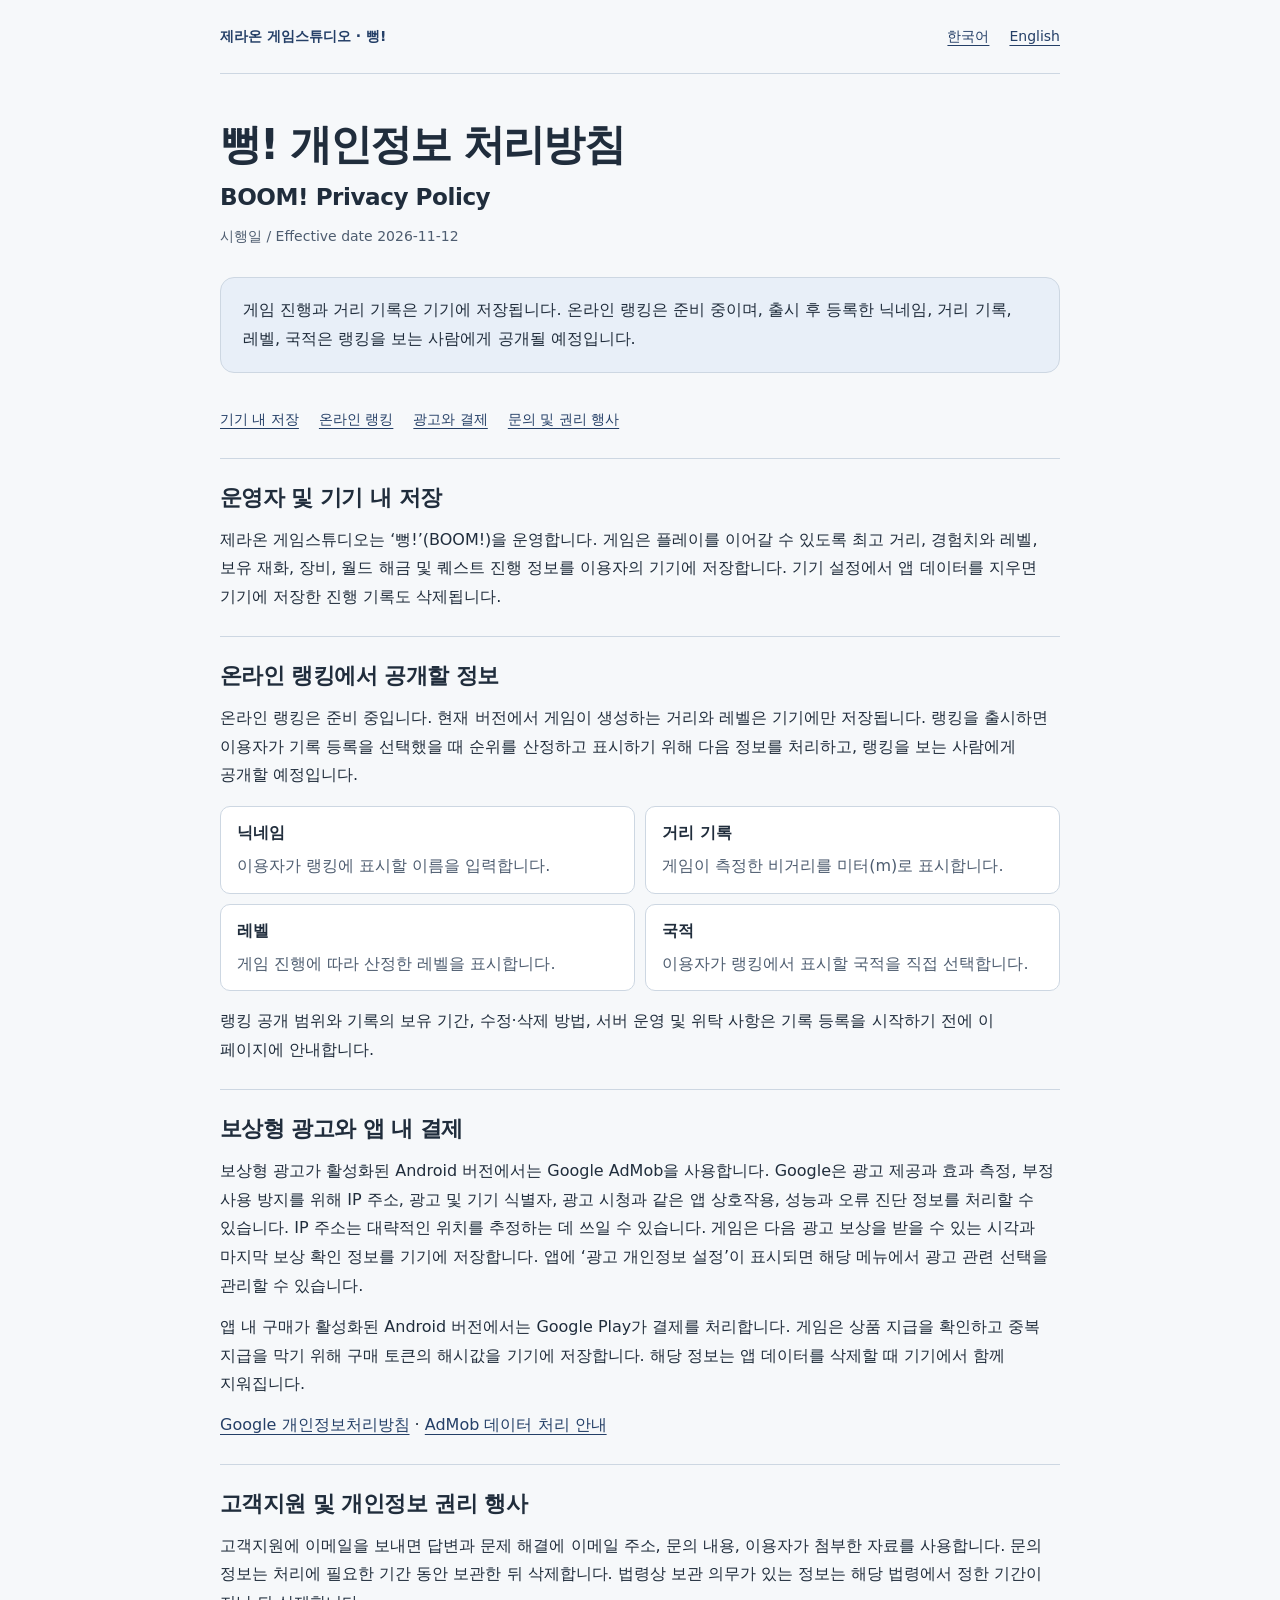
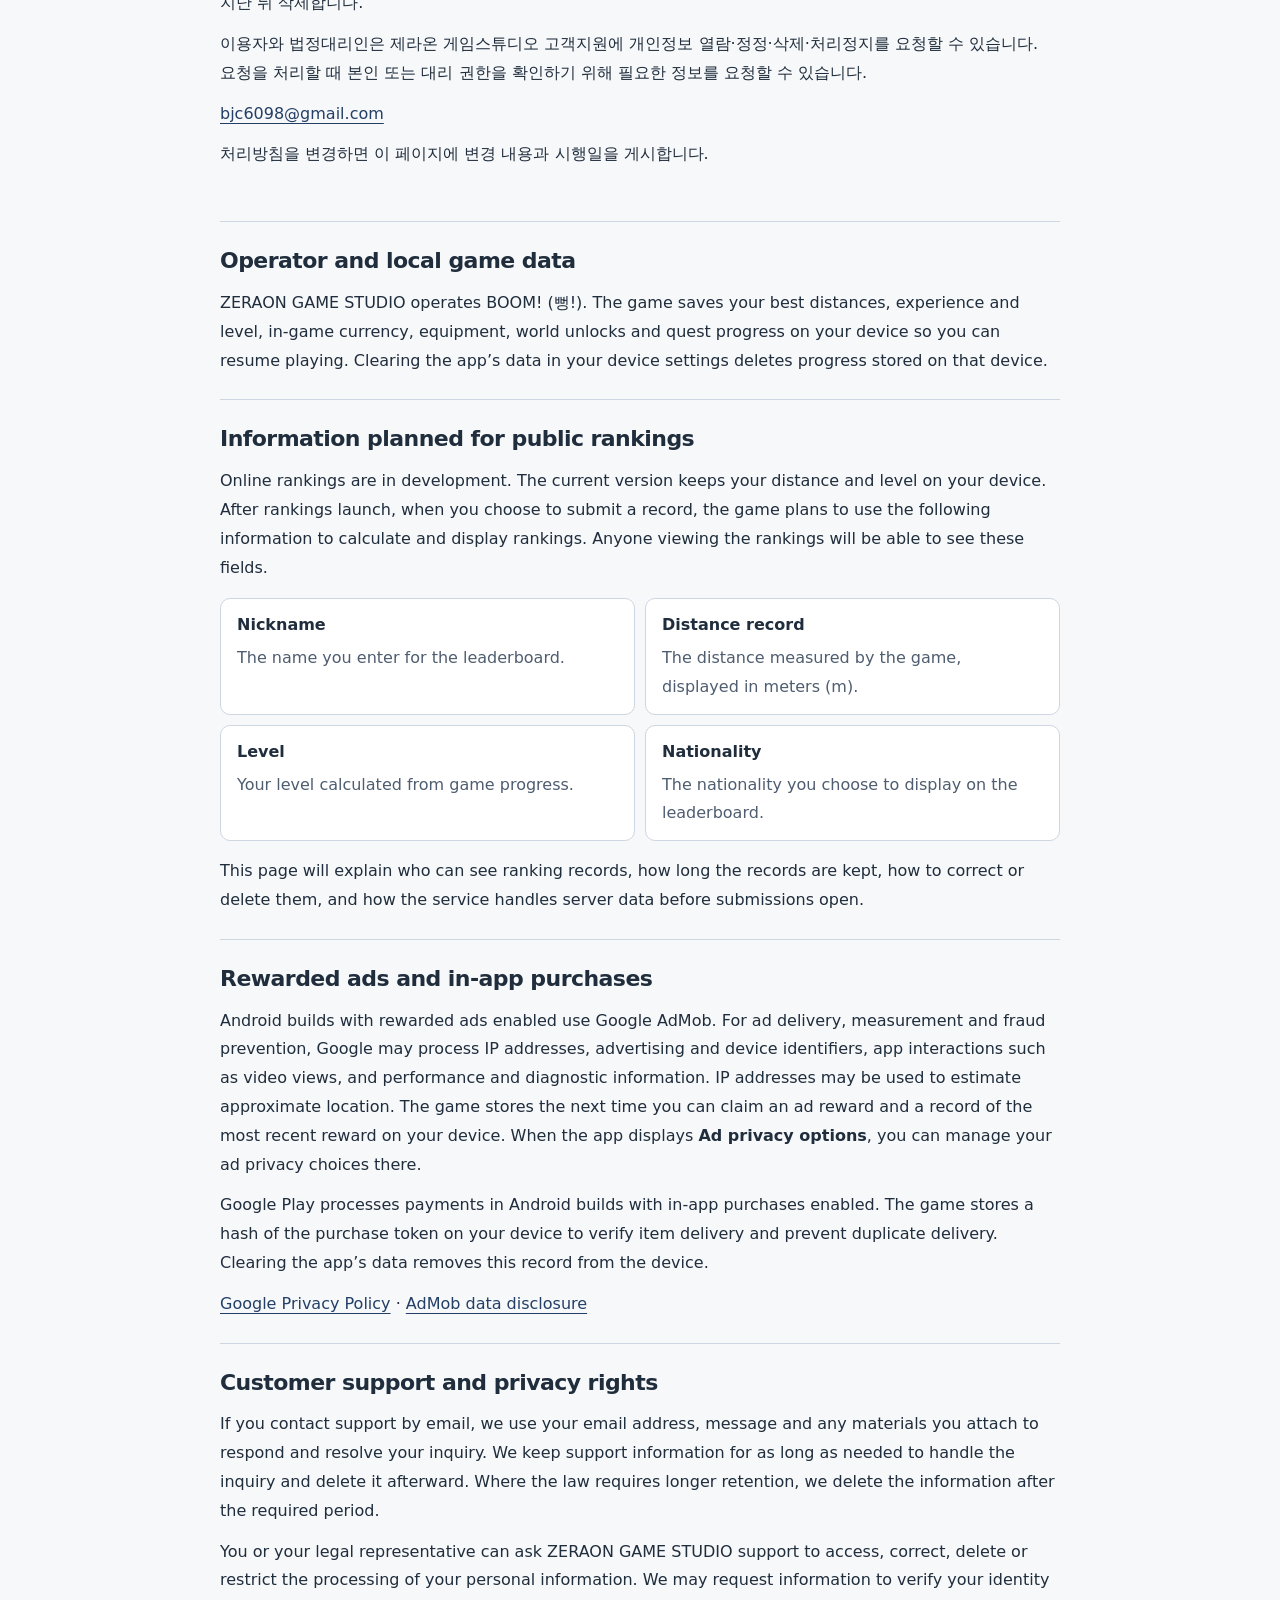
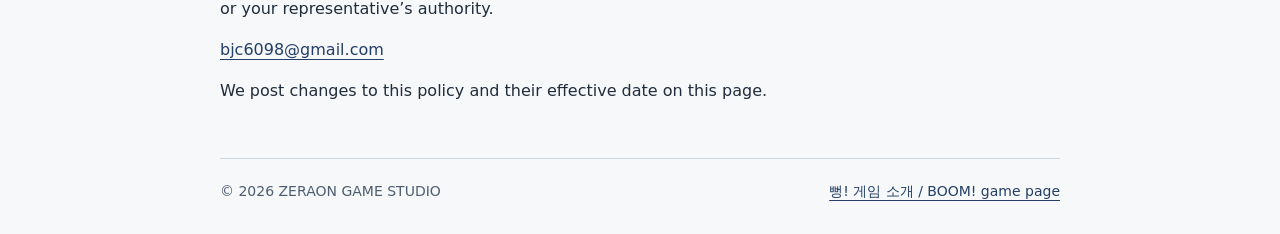
==== boom-privacy.html @ 575f238e "Add BOOM game introduction and privacy policy" ====
<!doctype html>
<html lang="ko">
<head>
  <meta charset="utf-8">
  <meta name="viewport" content="width=device-width, initial-scale=1">
  <meta name="description" content="뻥! (BOOM!)의 개인정보 처리방침입니다. 기기 내 저장, 공개 예정인 랭킹 정보, 광고와 결제, 개인정보 문의를 안내합니다.">
  <meta name="theme-color" content="#243951">
  <link rel="canonical" href="https://bjc6098.github.io/boom-privacy.html">
  <link rel="icon" href="assets/brand/tiger.png">
  <title>뻥! 개인정보 처리방침 · BOOM! Privacy Policy</title>
  <style>
    :root {
      color-scheme: light;
      --paper: #f6f8fa;
      --ink: #202d3c;
      --muted: #4e5d70;
      --accent: #243f67;
      --line: #cdd7e2;
      --soft: #e8eff8;
    }
    * { box-sizing: border-box; }
    html { scroll-padding-top: 24px; }
    body {
      margin: 0;
      background: var(--paper);
      color: var(--ink);
      font: 16px/1.8 "Apple SD Gothic Neo", "Malgun Gothic", system-ui, sans-serif;
      word-break: keep-all;
      overflow-wrap: anywhere;
    }
    a { color: var(--accent); text-underline-offset: 4px; }
    a:focus-visible { outline: 3px solid #466f9f; outline-offset: 5px; }
    .wrap { width: min(840px, calc(100% - 48px)); margin-inline: auto; }
    .top, .footer { display: flex; align-items: center; justify-content: space-between; flex-wrap: wrap; gap: 12px 20px; }
    .top { padding-block: 24px; border-bottom: 1px solid var(--line); font-size: 14px; }
    .brand { font-weight: 800; text-decoration: none; }
    .languages, .toc { display: flex; flex-wrap: wrap; gap: 8px 20px; }
    .hero { padding-block: 44px 28px; }
    h1 { margin: 0 0 12px; font-size: clamp(27px, 5vw, 42px); line-height: 1.3; letter-spacing: -.045em; }
    h1 span { display: block; margin-top: 9px; font-size: .55em; letter-spacing: -.02em; }
    h2 { margin: 0 0 12px; font-size: 22px; line-height: 1.4; letter-spacing: -.025em; }
    p { margin: 0 0 12px; }
    p:last-child { margin-bottom: 0; }
    .updated, .footer { color: var(--muted); font-size: 14px; }
    .notice { padding: 18px 22px; background: var(--soft); border: 1px solid var(--line); border-radius: 14px; }
    .toc { padding-block: 22px 26px; font-size: 14px; }
    .policy { padding-bottom: 28px; }
    .policy section { padding-block: 24px; border-top: 1px solid var(--line); }
    .policy:lang(en) { word-break: normal; }
    .data-list { display: grid; grid-template-columns: repeat(2, minmax(0, 1fr)); gap: 10px; margin: 16px 0; }
    .data-list div { padding: 12px 16px; border: 1px solid var(--line); border-radius: 10px; background: white; }
    .data-list dt { font-weight: 700; }
    .data-list dd { margin: 4px 0 0; color: var(--muted); }
    .footer { padding-block: 20px 30px; border-top: 1px solid var(--line); }
    @media (max-width: 560px) {
      .wrap { width: calc(100% - 36px); }
      .hero { padding-top: 32px; }
      h2 { font-size: 20px; }
      .data-list { grid-template-columns: 1fr; }
    }
  </style>
</head>
<body>
  <header class="wrap top">
    <a class="brand" href="./#boom">제라온 게임스튜디오 · 뻥!</a>
    <nav class="languages" aria-label="언어 / Language">
      <a href="#korean" lang="ko">한국어</a>
      <a href="#english" lang="en">English</a>
    </nav>
  </header>
  <main class="wrap">
    <div class="hero">
      <h1>뻥! 개인정보 처리방침 <span lang="en">BOOM! Privacy Policy</span></h1>
      <p class="updated">시행일 / Effective date <time datetime="2026-11-12">2026-11-12</time></p>
    </div>
    <p class="notice">게임 진행과 거리 기록은 기기에 저장됩니다. 온라인 랭킹은 준비 중이며, 출시 후 등록한 닉네임, 거리 기록, 레벨, 국적은 랭킹을 보는 사람에게 공개될 예정입니다.</p>
    <nav class="toc" aria-label="개인정보 처리방침 목차">
      <a href="#local-data">기기 내 저장</a>
      <a href="#ranking">온라인 랭킹</a>
      <a href="#advertising">광고와 결제</a>
      <a href="#contact">문의 및 권리 행사</a>
    </nav>

    <article class="policy" id="korean" lang="ko" aria-label="한국어 개인정보 처리방침">
      <section id="local-data">
        <h2>운영자 및 기기 내 저장</h2>
        <p>제라온 게임스튜디오는 ‘뻥!’(BOOM!)을 운영합니다. 게임은 플레이를 이어갈 수 있도록 최고 거리, 경험치와 레벨, 보유 재화, 장비, 월드 해금 및 퀘스트 진행 정보를 이용자의 기기에 저장합니다. 기기 설정에서 앱 데이터를 지우면 기기에 저장한 진행 기록도 삭제됩니다.</p>
      </section>

      <section id="ranking">
        <h2>온라인 랭킹에서 공개할 정보</h2>
        <p>온라인 랭킹은 준비 중입니다. 현재 버전에서 게임이 생성하는 거리와 레벨은 기기에만 저장됩니다. 랭킹을 출시하면 이용자가 기록 등록을 선택했을 때 순위를 산정하고 표시하기 위해 다음 정보를 처리하고, 랭킹을 보는 사람에게 공개할 예정입니다.</p>
        <dl class="data-list">
          <div><dt>닉네임</dt><dd>이용자가 랭킹에 표시할 이름을 입력합니다.</dd></div>
          <div><dt>거리 기록</dt><dd>게임이 측정한 비거리를 미터(m)로 표시합니다.</dd></div>
          <div><dt>레벨</dt><dd>게임 진행에 따라 산정한 레벨을 표시합니다.</dd></div>
          <div><dt>국적</dt><dd>이용자가 랭킹에서 표시할 국적을 직접 선택합니다.</dd></div>
        </dl>
        <p>랭킹 공개 범위와 기록의 보유 기간, 수정·삭제 방법, 서버 운영 및 위탁 사항은 기록 등록을 시작하기 전에 이 페이지에 안내합니다.</p>
      </section>

      <section id="advertising">
        <h2>보상형 광고와 앱 내 결제</h2>
        <p>보상형 광고가 활성화된 Android 버전에서는 Google AdMob을 사용합니다. Google은 광고 제공과 효과 측정, 부정 사용 방지를 위해 IP 주소, 광고 및 기기 식별자, 광고 시청과 같은 앱 상호작용, 성능과 오류 진단 정보를 처리할 수 있습니다. IP 주소는 대략적인 위치를 추정하는 데 쓰일 수 있습니다. 게임은 다음 광고 보상을 받을 수 있는 시각과 마지막 보상 확인 정보를 기기에 저장합니다. 앱에 ‘광고 개인정보 설정’이 표시되면 해당 메뉴에서 광고 관련 선택을 관리할 수 있습니다.</p>
        <p>앱 내 구매가 활성화된 Android 버전에서는 Google Play가 결제를 처리합니다. 게임은 상품 지급을 확인하고 중복 지급을 막기 위해 구매 토큰의 해시값을 기기에 저장합니다. 해당 정보는 앱 데이터를 삭제할 때 기기에서 함께 지워집니다.</p>
        <p><a href="https://policies.google.com/privacy?hl=ko">Google 개인정보처리방침</a> · <a href="https://developers.google.com/admob/android/privacy/play-data-disclosure?hl=ko">AdMob 데이터 처리 안내</a></p>
      </section>

      <section id="contact">
        <h2>고객지원 및 개인정보 권리 행사</h2>
        <p>고객지원에 이메일을 보내면 답변과 문제 해결에 이메일 주소, 문의 내용, 이용자가 첨부한 자료를 사용합니다. 문의 정보는 처리에 필요한 기간 동안 보관한 뒤 삭제합니다. 법령상 보관 의무가 있는 정보는 해당 법령에서 정한 기간이 지난 뒤 삭제합니다.</p>
        <p>이용자와 법정대리인은 제라온 게임스튜디오 고객지원에 개인정보 열람·정정·삭제·처리정지를 요청할 수 있습니다. 요청을 처리할 때 본인 또는 대리 권한을 확인하기 위해 필요한 정보를 요청할 수 있습니다.</p>
        <p><a href="mailto:bjc6098@gmail.com?subject=BOOM%21%20Privacy">bjc6098@gmail.com</a></p>
        <p>처리방침을 변경하면 이 페이지에 변경 내용과 시행일을 게시합니다.</p>
      </section>
    </article>

    <article class="policy" id="english" lang="en" aria-label="English privacy policy">
      <section>
        <h2>Operator and local game data</h2>
        <p>ZERAON GAME STUDIO operates BOOM! (뻥!). The game saves your best distances, experience and level, in-game currency, equipment, world unlocks and quest progress on your device so you can resume playing. Clearing the app’s data in your device settings deletes progress stored on that device.</p>
      </section>

      <section>
        <h2>Information planned for public rankings</h2>
        <p>Online rankings are in development. The current version keeps your distance and level on your device. After rankings launch, when you choose to submit a record, the game plans to use the following information to calculate and display rankings. Anyone viewing the rankings will be able to see these fields.</p>
        <dl class="data-list">
          <div><dt>Nickname</dt><dd>The name you enter for the leaderboard.</dd></div>
          <div><dt>Distance record</dt><dd>The distance measured by the game, displayed in meters (m).</dd></div>
          <div><dt>Level</dt><dd>Your level calculated from game progress.</dd></div>
          <div><dt>Nationality</dt><dd>The nationality you choose to display on the leaderboard.</dd></div>
        </dl>
        <p>This page will explain who can see ranking records, how long the records are kept, how to correct or delete them, and how the service handles server data before submissions open.</p>
      </section>

      <section>
        <h2>Rewarded ads and in-app purchases</h2>
        <p>Android builds with rewarded ads enabled use Google AdMob. For ad delivery, measurement and fraud prevention, Google may process IP addresses, advertising and device identifiers, app interactions such as video views, and performance and diagnostic information. IP addresses may be used to estimate approximate location. The game stores the next time you can claim an ad reward and a record of the most recent reward on your device. When the app displays <strong>Ad privacy options</strong>, you can manage your ad privacy choices there.</p>
        <p>Google Play processes payments in Android builds with in-app purchases enabled. The game stores a hash of the purchase token on your device to verify item delivery and prevent duplicate delivery. Clearing the app’s data removes this record from the device.</p>
        <p><a href="https://policies.google.com/privacy?hl=en">Google Privacy Policy</a> · <a href="https://developers.google.com/admob/android/privacy/play-data-disclosure?hl=en">AdMob data disclosure</a></p>
      </section>

      <section>
        <h2>Customer support and privacy rights</h2>
        <p>If you contact support by email, we use your email address, message and any materials you attach to respond and resolve your inquiry. We keep support information for as long as needed to handle the inquiry and delete it afterward. Where the law requires longer retention, we delete the information after the required period.</p>
        <p>You or your legal representative can ask ZERAON GAME STUDIO support to access, correct, delete or restrict the processing of your personal information. We may request information to verify your identity or your representative’s authority.</p>
        <p><a href="mailto:bjc6098@gmail.com?subject=BOOM%21%20Privacy">bjc6098@gmail.com</a></p>
        <p>We post changes to this policy and their effective date on this page.</p>
      </section>
    </article>
  </main>
  <footer class="wrap footer">
    <span>© 2026 ZERAON GAME STUDIO</span>
    <a href="./#boom">뻥! 게임 소개 / BOOM! game page</a>
  </footer>
</body>
</html>
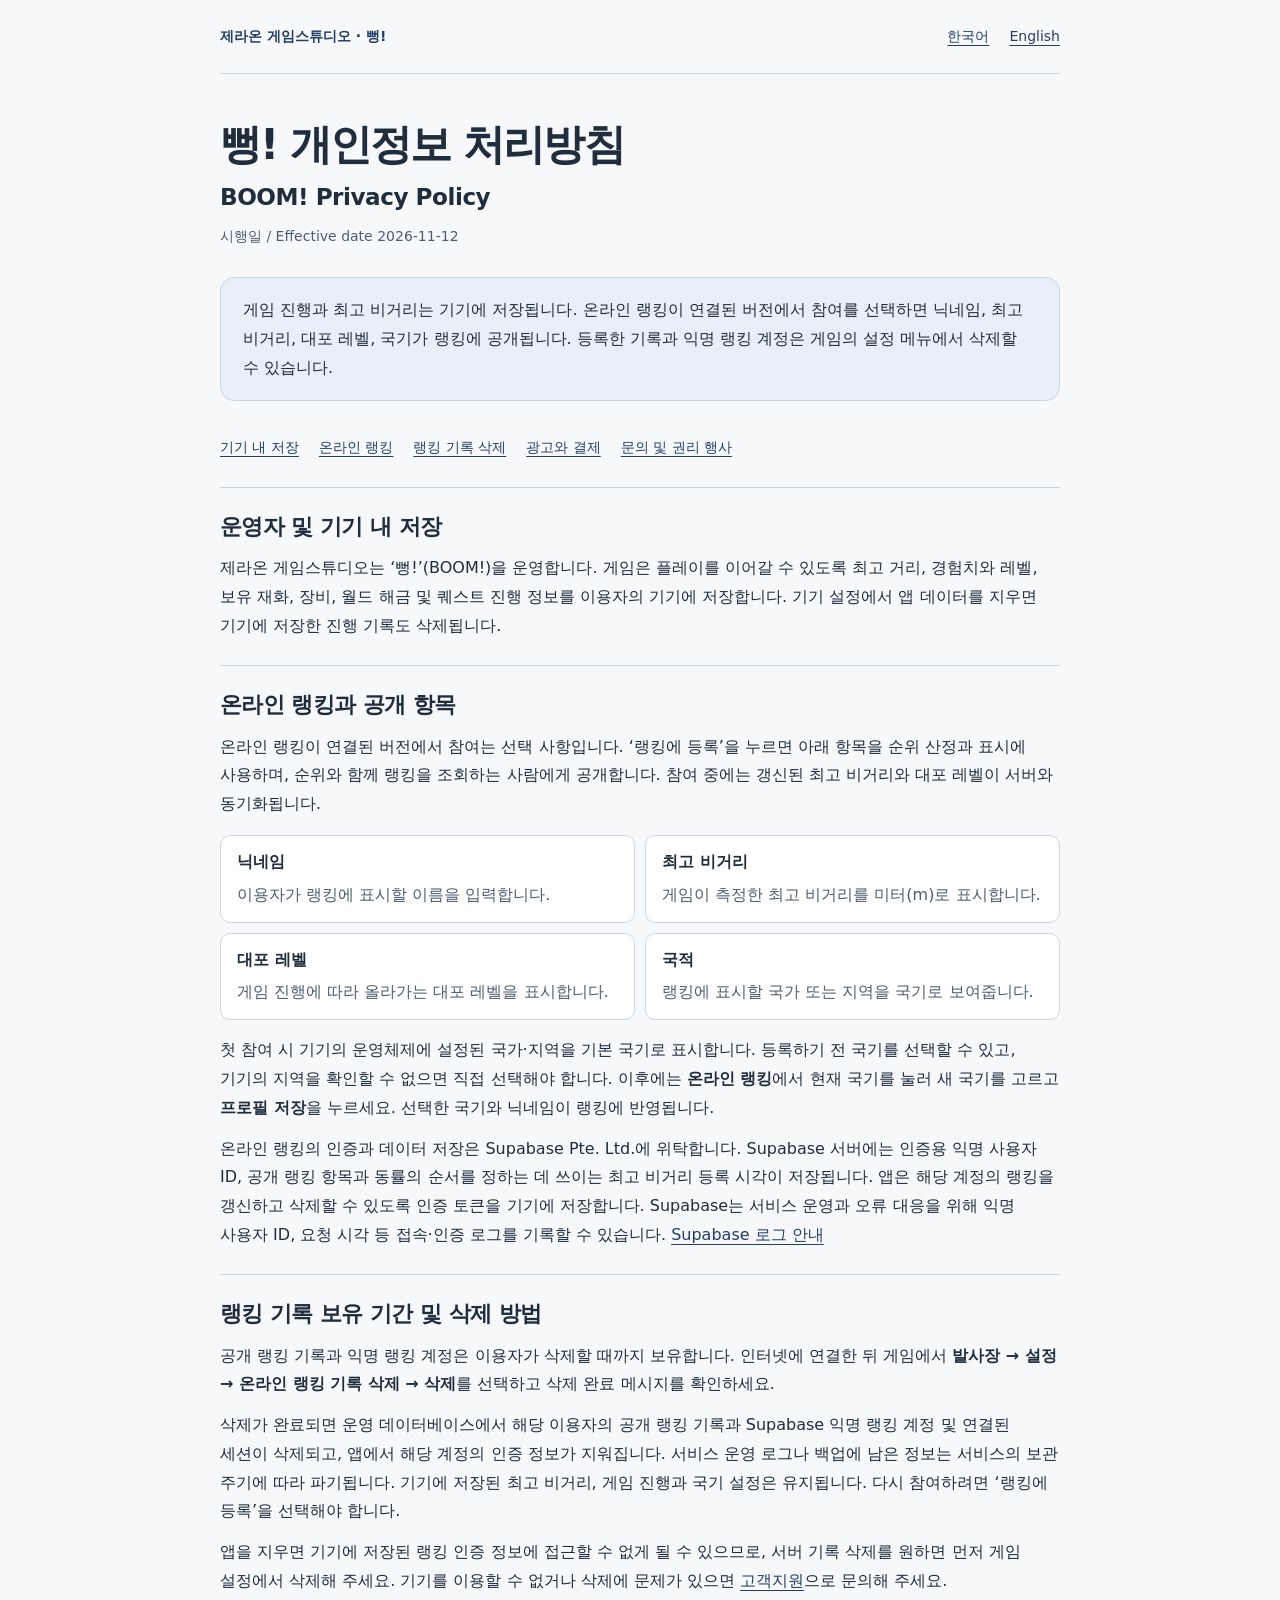
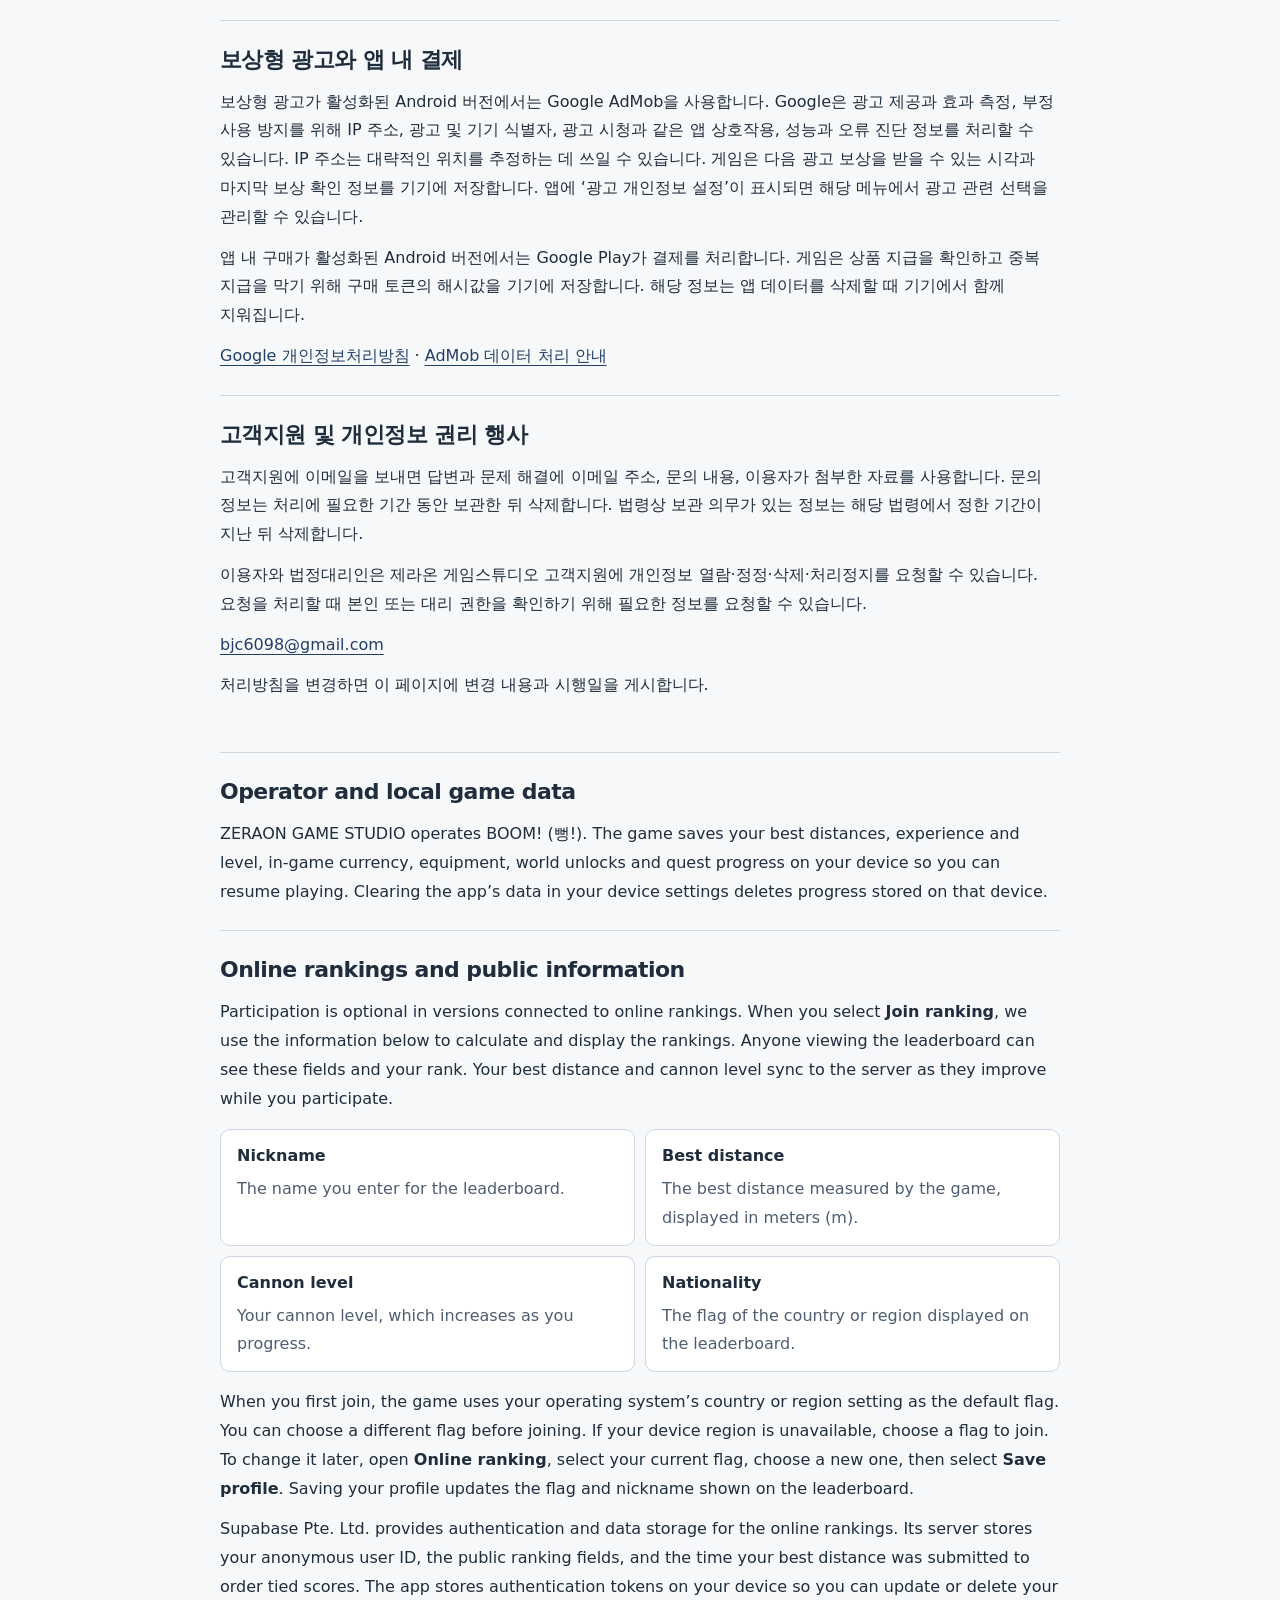
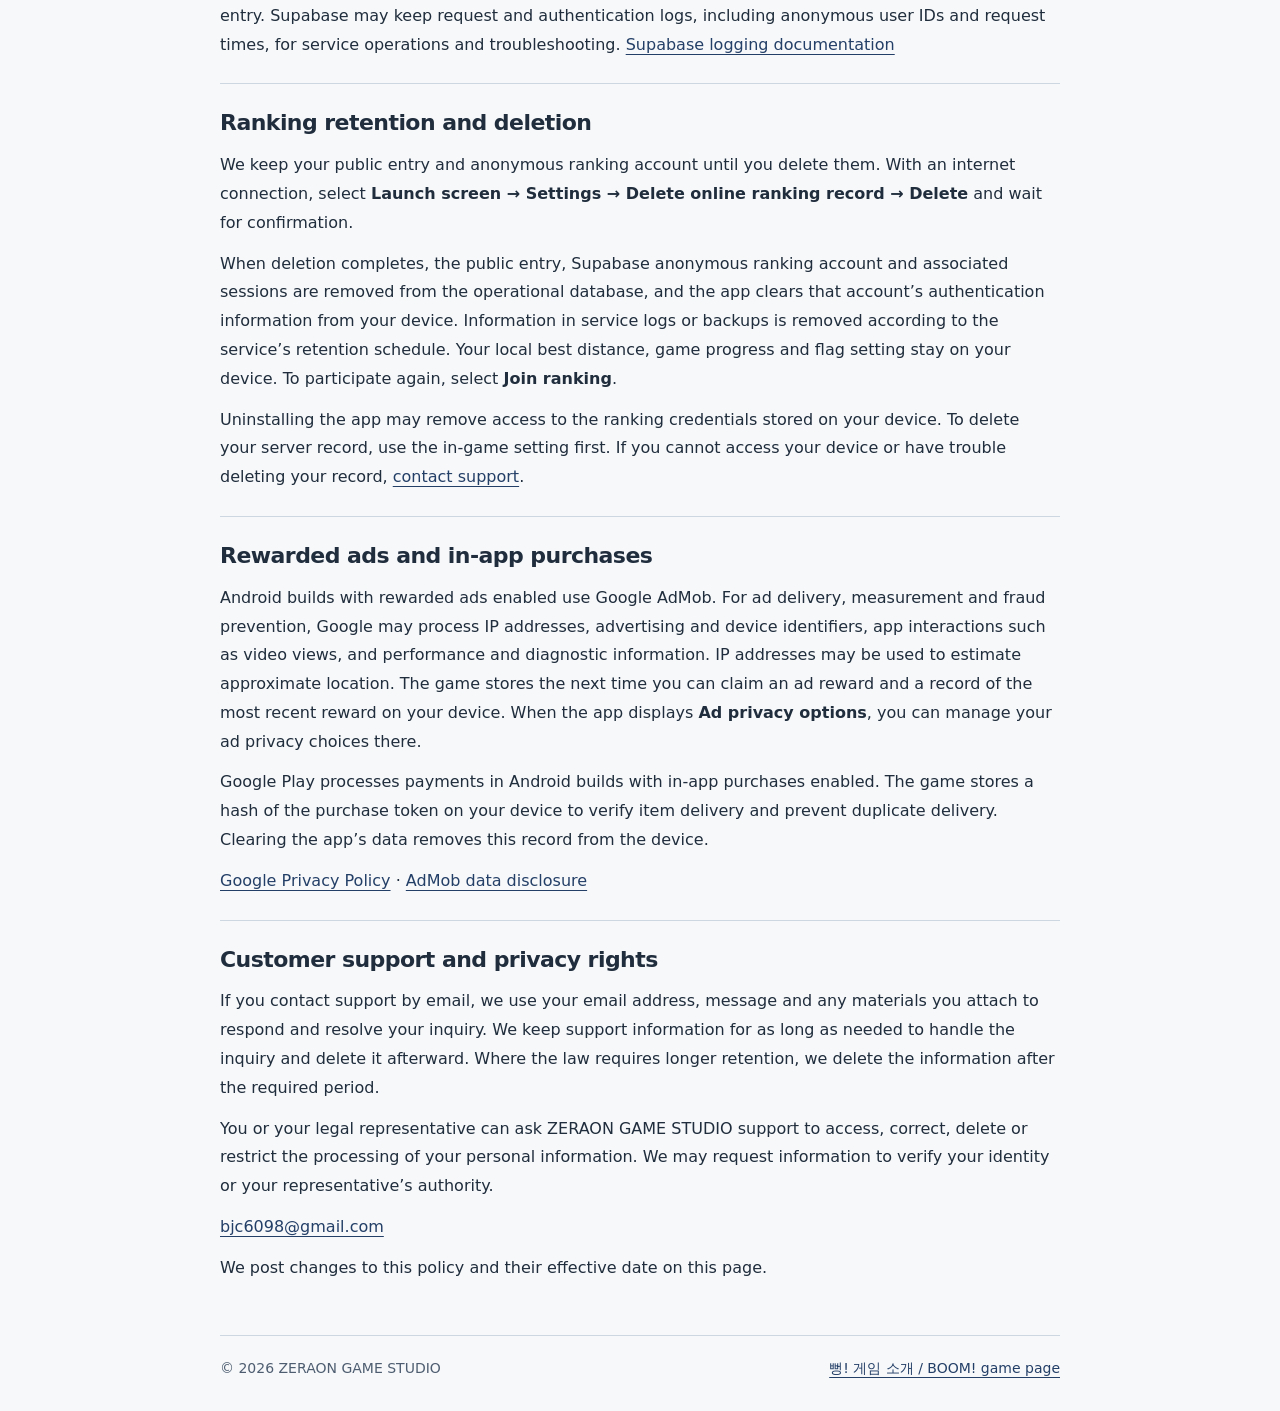
==== commit 7e91df30: "Document BOOM online ranking and record deletion" ====
--- a/boom-privacy.html
+++ b/boom-privacy.html
@@ -3,7 +3,7 @@
 <head>
   <meta charset="utf-8">
   <meta name="viewport" content="width=device-width, initial-scale=1">
-  <meta name="description" content="뻥! (BOOM!)의 개인정보 처리방침입니다. 기기 내 저장, 공개 예정인 랭킹 정보, 광고와 결제, 개인정보 문의를 안내합니다.">
+  <meta name="description" content="뻥! (BOOM!)의 개인정보 처리방침입니다. 기기 내 저장, 온라인 랭킹 공개 항목과 삭제 방법, 광고와 결제, 개인정보 문의를 안내합니다.">
   <meta name="theme-color" content="#243951">
   <link rel="canonical" href="https://bjc6098.github.io/boom-privacy.html">
   <link rel="icon" href="assets/brand/tiger.png">
@@ -73,10 +73,11 @@
       <h1>뻥! 개인정보 처리방침 <span lang="en">BOOM! Privacy Policy</span></h1>
       <p class="updated">시행일 / Effective date <time datetime="2026-11-12">2026-11-12</time></p>
     </div>
-    <p class="notice">게임 진행과 거리 기록은 기기에 저장됩니다. 온라인 랭킹은 준비 중이며, 출시 후 등록한 닉네임, 거리 기록, 레벨, 국적은 랭킹을 보는 사람에게 공개될 예정입니다.</p>
+    <p class="notice">게임 진행과 최고 비거리는 기기에 저장됩니다. 온라인 랭킹이 연결된 버전에서 참여를 선택하면 닉네임, 최고 비거리, 대포 레벨, 국기가 랭킹에 공개됩니다. 등록한 기록과 익명 랭킹 계정은 게임의 설정 메뉴에서 삭제할 수 있습니다.</p>
     <nav class="toc" aria-label="개인정보 처리방침 목차">
       <a href="#local-data">기기 내 저장</a>
       <a href="#ranking">온라인 랭킹</a>
+      <a href="#ranking-deletion">랭킹 기록 삭제</a>
       <a href="#advertising">광고와 결제</a>
       <a href="#contact">문의 및 권리 행사</a>
     </nav>
@@ -88,15 +89,23 @@
       </section>
 
       <section id="ranking">
-        <h2>온라인 랭킹에서 공개할 정보</h2>
-        <p>온라인 랭킹은 준비 중입니다. 현재 버전에서 게임이 생성하는 거리와 레벨은 기기에만 저장됩니다. 랭킹을 출시하면 이용자가 기록 등록을 선택했을 때 순위를 산정하고 표시하기 위해 다음 정보를 처리하고, 랭킹을 보는 사람에게 공개할 예정입니다.</p>
+        <h2>온라인 랭킹과 공개 항목</h2>
+        <p>온라인 랭킹이 연결된 버전에서 참여는 선택 사항입니다. ‘랭킹에 등록’을 누르면 아래 항목을 순위 산정과 표시에 사용하며, 순위와 함께 랭킹을 조회하는 사람에게 공개합니다. 참여 중에는 갱신된 최고 비거리와 대포 레벨이 서버와 동기화됩니다.</p>
         <dl class="data-list">
           <div><dt>닉네임</dt><dd>이용자가 랭킹에 표시할 이름을 입력합니다.</dd></div>
-          <div><dt>거리 기록</dt><dd>게임이 측정한 비거리를 미터(m)로 표시합니다.</dd></div>
-          <div><dt>레벨</dt><dd>게임 진행에 따라 산정한 레벨을 표시합니다.</dd></div>
-          <div><dt>국적</dt><dd>이용자가 랭킹에서 표시할 국적을 직접 선택합니다.</dd></div>
+          <div><dt>최고 비거리</dt><dd>게임이 측정한 최고 비거리를 미터(m)로 표시합니다.</dd></div>
+          <div><dt>대포 레벨</dt><dd>게임 진행에 따라 올라가는 대포 레벨을 표시합니다.</dd></div>
+          <div><dt>국적</dt><dd>랭킹에 표시할 국가 또는 지역을 국기로 보여줍니다.</dd></div>
         </dl>
-        <p>랭킹 공개 범위와 기록의 보유 기간, 수정·삭제 방법, 서버 운영 및 위탁 사항은 기록 등록을 시작하기 전에 이 페이지에 안내합니다.</p>
+        <p>첫 참여 시 기기의 운영체제에 설정된 국가·지역을 기본 국기로 표시합니다. 등록하기 전 국기를 선택할 수 있고, 기기의 지역을 확인할 수 없으면 직접 선택해야 합니다. 이후에는 <strong>온라인 랭킹</strong>에서 현재 국기를 눌러 새 국기를 고르고 <strong>프로필 저장</strong>을 누르세요. 선택한 국기와 닉네임이 랭킹에 반영됩니다.</p>
+        <p>온라인 랭킹의 인증과 데이터 저장은 Supabase Pte. Ltd.에 위탁합니다. Supabase 서버에는 인증용 익명 사용자 ID, 공개 랭킹 항목과 동률의 순서를 정하는 데 쓰이는 최고 비거리 등록 시각이 저장됩니다. 앱은 해당 계정의 랭킹을 갱신하고 삭제할 수 있도록 인증 토큰을 기기에 저장합니다. Supabase는 서비스 운영과 오류 대응을 위해 익명 사용자 ID, 요청 시각 등 접속·인증 로그를 기록할 수 있습니다. <a href="https://supabase.com/docs/guides/observability/logs">Supabase 로그 안내</a></p>
+      </section>
+
+      <section id="ranking-deletion">
+        <h2>랭킹 기록 보유 기간 및 삭제 방법</h2>
+        <p>공개 랭킹 기록과 익명 랭킹 계정은 이용자가 삭제할 때까지 보유합니다. 인터넷에 연결한 뒤 게임에서 <strong>발사장 → 설정 → 온라인 랭킹 기록 삭제 → 삭제</strong>를 선택하고 삭제 완료 메시지를 확인하세요.</p>
+        <p>삭제가 완료되면 운영 데이터베이스에서 해당 이용자의 공개 랭킹 기록과 Supabase 익명 랭킹 계정 및 연결된 세션이 삭제되고, 앱에서 해당 계정의 인증 정보가 지워집니다. 서비스 운영 로그나 백업에 남은 정보는 서비스의 보관 주기에 따라 파기됩니다. 기기에 저장된 최고 비거리, 게임 진행과 국기 설정은 유지됩니다. 다시 참여하려면 ‘랭킹에 등록’을 선택해야 합니다.</p>
+        <p>앱을 지우면 기기에 저장된 랭킹 인증 정보에 접근할 수 없게 될 수 있으므로, 서버 기록 삭제를 원하면 먼저 게임 설정에서 삭제해 주세요. 기기를 이용할 수 없거나 삭제에 문제가 있으면 <a href="#contact">고객지원</a>으로 문의해 주세요.</p>
       </section>
 
       <section id="advertising">
@@ -122,15 +131,23 @@
       </section>
 
       <section>
-        <h2>Information planned for public rankings</h2>
-        <p>Online rankings are in development. The current version keeps your distance and level on your device. After rankings launch, when you choose to submit a record, the game plans to use the following information to calculate and display rankings. Anyone viewing the rankings will be able to see these fields.</p>
+        <h2>Online rankings and public information</h2>
+        <p>Participation is optional in versions connected to online rankings. When you select <strong>Join ranking</strong>, we use the information below to calculate and display the rankings. Anyone viewing the leaderboard can see these fields and your rank. Your best distance and cannon level sync to the server as they improve while you participate.</p>
         <dl class="data-list">
           <div><dt>Nickname</dt><dd>The name you enter for the leaderboard.</dd></div>
-          <div><dt>Distance record</dt><dd>The distance measured by the game, displayed in meters (m).</dd></div>
-          <div><dt>Level</dt><dd>Your level calculated from game progress.</dd></div>
-          <div><dt>Nationality</dt><dd>The nationality you choose to display on the leaderboard.</dd></div>
+          <div><dt>Best distance</dt><dd>The best distance measured by the game, displayed in meters (m).</dd></div>
+          <div><dt>Cannon level</dt><dd>Your cannon level, which increases as you progress.</dd></div>
+          <div><dt>Nationality</dt><dd>The flag of the country or region displayed on the leaderboard.</dd></div>
         </dl>
-        <p>This page will explain who can see ranking records, how long the records are kept, how to correct or delete them, and how the service handles server data before submissions open.</p>
+        <p>When you first join, the game uses your operating system’s country or region setting as the default flag. You can choose a different flag before joining. If your device region is unavailable, choose a flag to join. To change it later, open <strong>Online ranking</strong>, select your current flag, choose a new one, then select <strong>Save profile</strong>. Saving your profile updates the flag and nickname shown on the leaderboard.</p>
+        <p>Supabase Pte. Ltd. provides authentication and data storage for the online rankings. Its server stores your anonymous user ID, the public ranking fields, and the time your best distance was submitted to order tied scores. The app stores authentication tokens on your device so you can update or delete your entry. Supabase may keep request and authentication logs, including anonymous user IDs and request times, for service operations and troubleshooting. <a href="https://supabase.com/docs/guides/observability/logs">Supabase logging documentation</a></p>
+      </section>
+
+      <section id="ranking-deletion-en">
+        <h2>Ranking retention and deletion</h2>
+        <p>We keep your public entry and anonymous ranking account until you delete them. With an internet connection, select <strong>Launch screen → Settings → Delete online ranking record → Delete</strong> and wait for confirmation.</p>
+        <p>When deletion completes, the public entry, Supabase anonymous ranking account and associated sessions are removed from the operational database, and the app clears that account’s authentication information from your device. Information in service logs or backups is removed according to the service’s retention schedule. Your local best distance, game progress and flag setting stay on your device. To participate again, select <strong>Join ranking</strong>.</p>
+        <p>Uninstalling the app may remove access to the ranking credentials stored on your device. To delete your server record, use the in-game setting first. If you cannot access your device or have trouble deleting your record, <a href="#contact-en">contact support</a>.</p>
       </section>
 
       <section>
@@ -140,7 +157,7 @@
         <p><a href="https://policies.google.com/privacy?hl=en">Google Privacy Policy</a> · <a href="https://developers.google.com/admob/android/privacy/play-data-disclosure?hl=en">AdMob data disclosure</a></p>
       </section>
 
-      <section>
+      <section id="contact-en">
         <h2>Customer support and privacy rights</h2>
         <p>If you contact support by email, we use your email address, message and any materials you attach to respond and resolve your inquiry. We keep support information for as long as needed to handle the inquiry and delete it afterward. Where the law requires longer retention, we delete the information after the required period.</p>
         <p>You or your legal representative can ask ZERAON GAME STUDIO support to access, correct, delete or restrict the processing of your personal information. We may request information to verify your identity or your representative’s authority.</p>
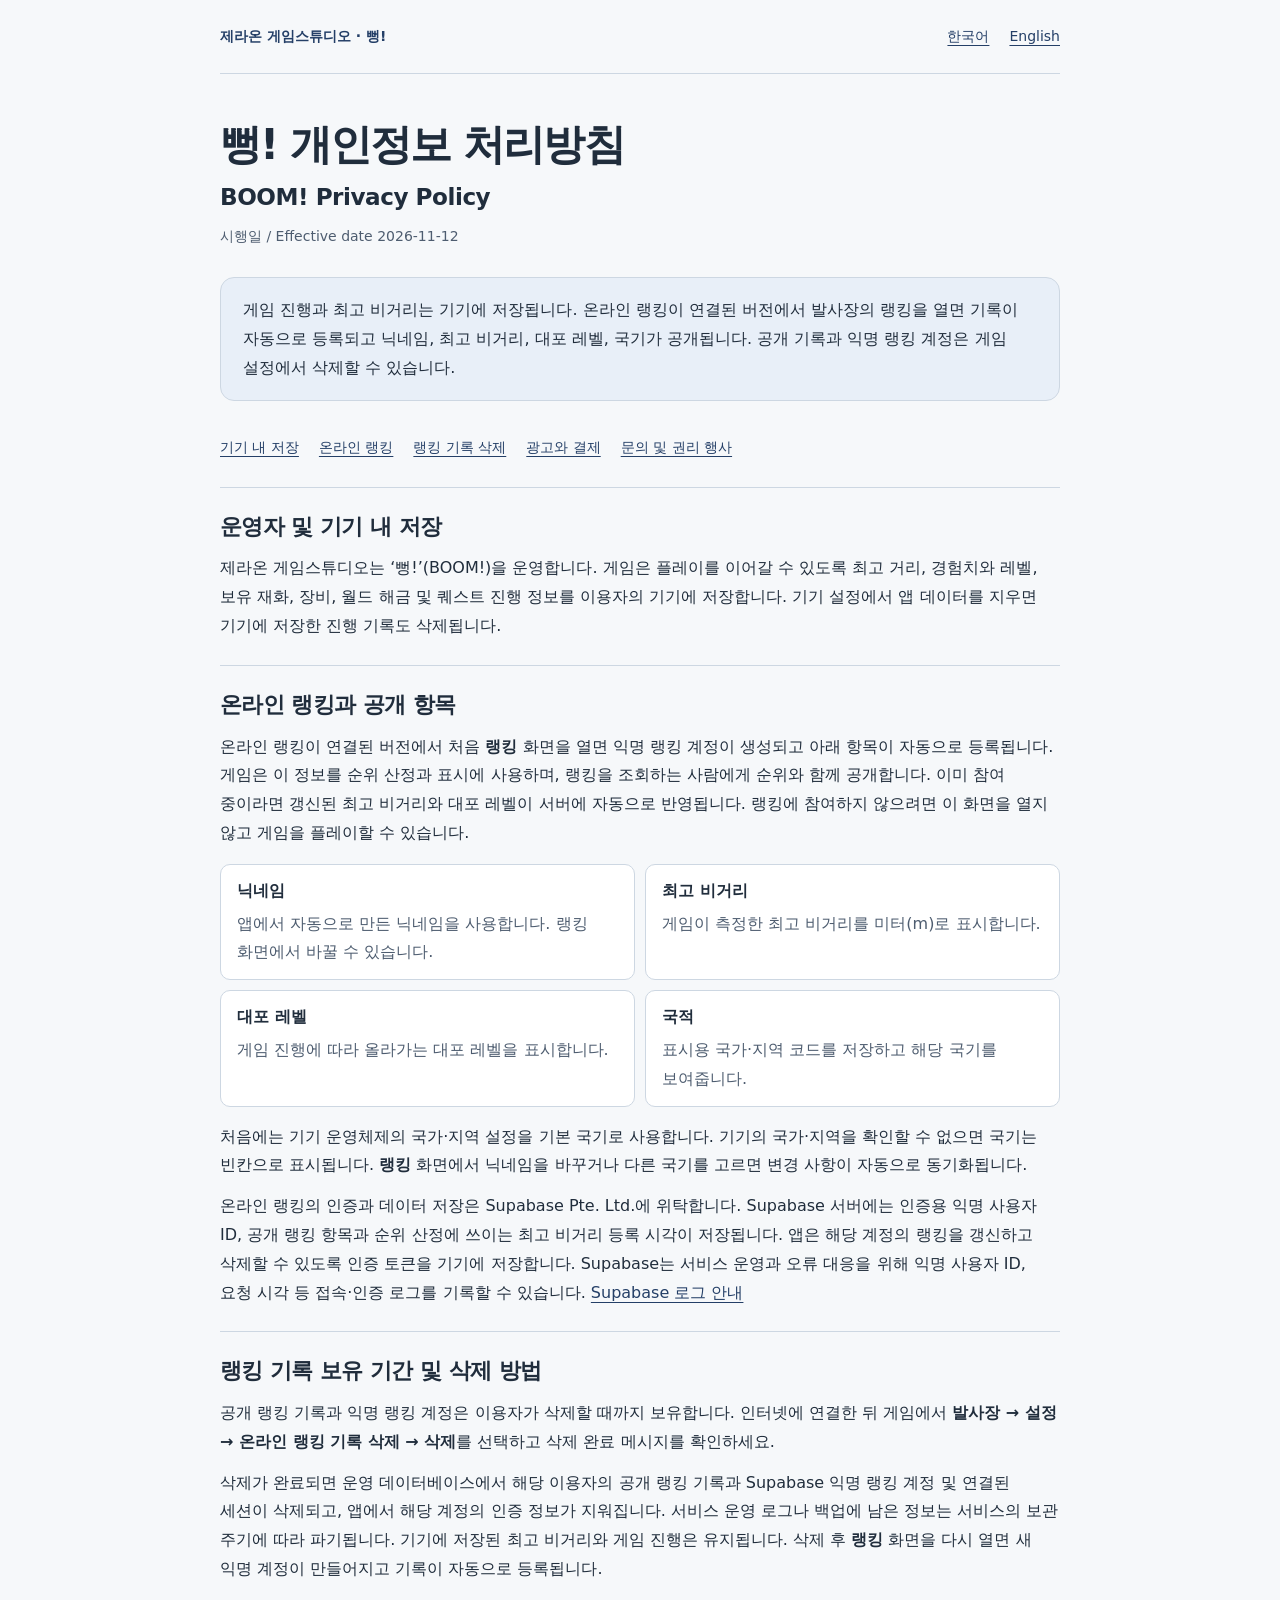
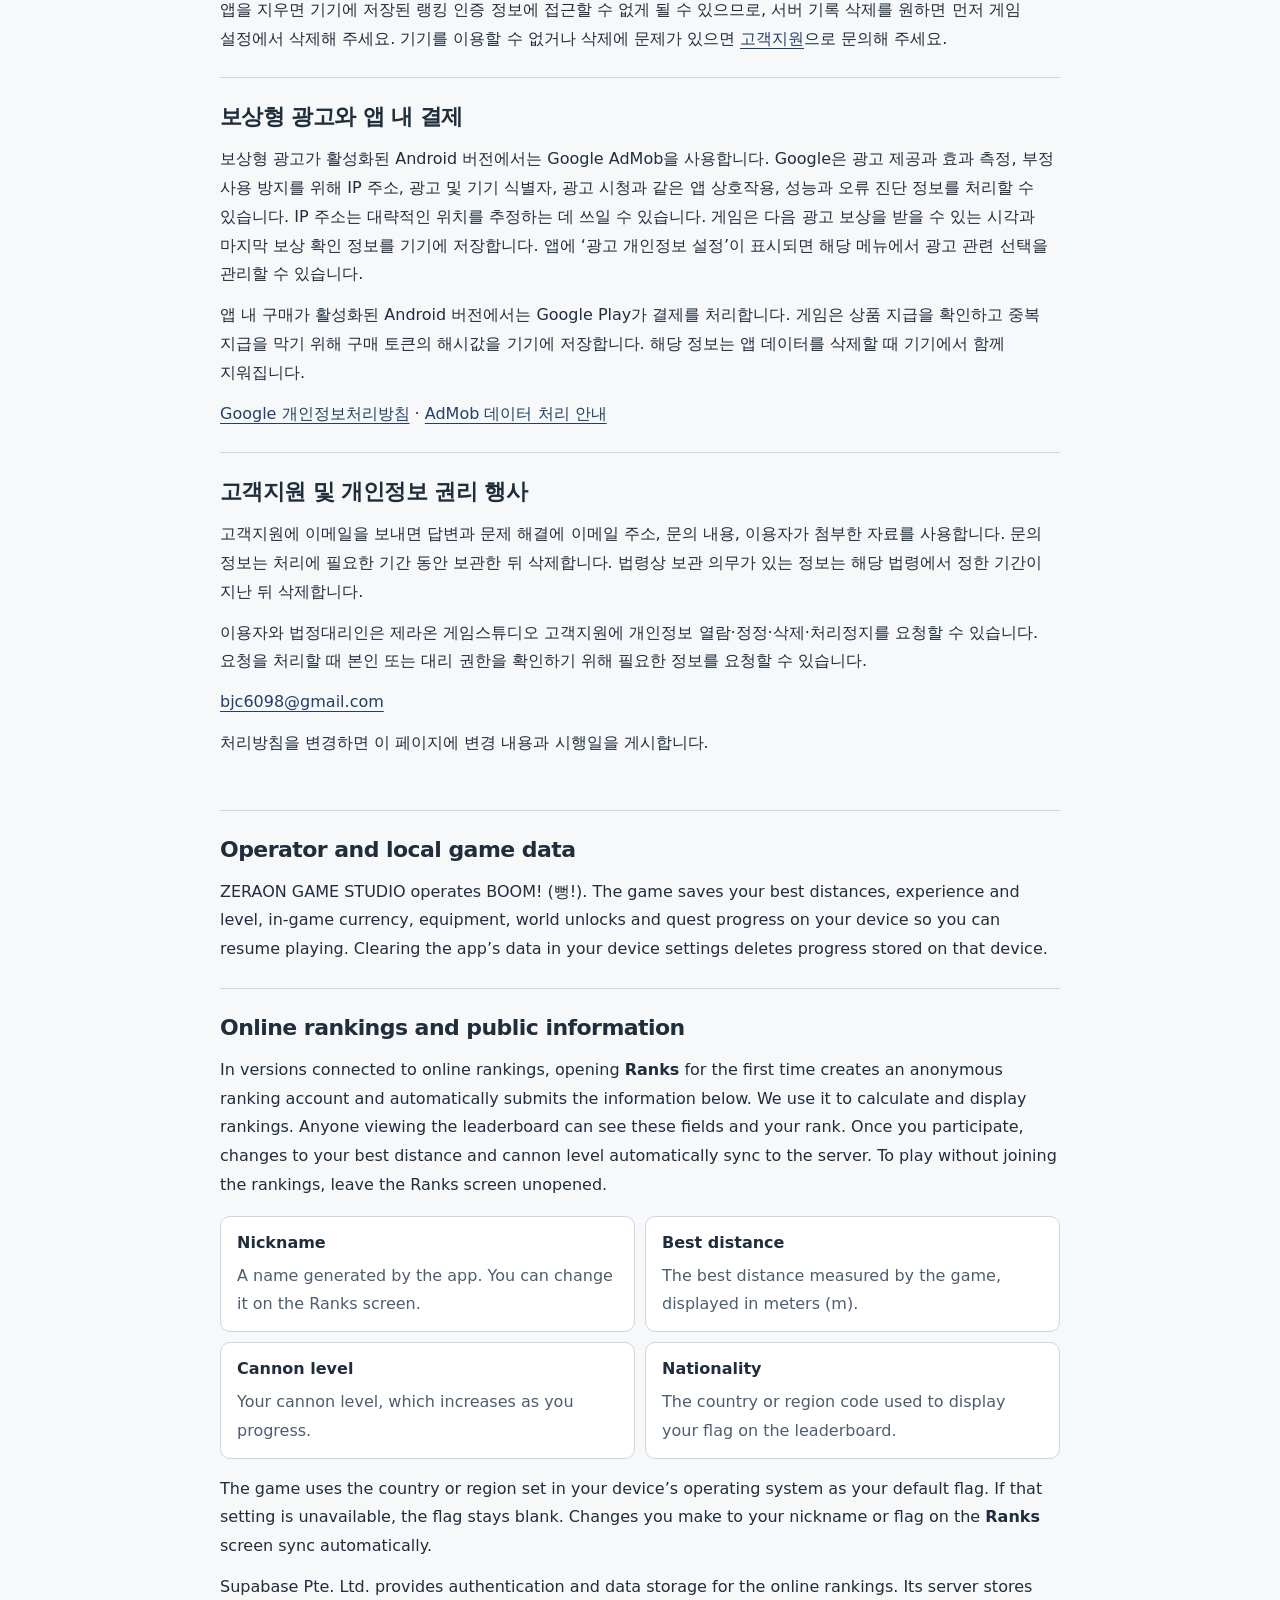
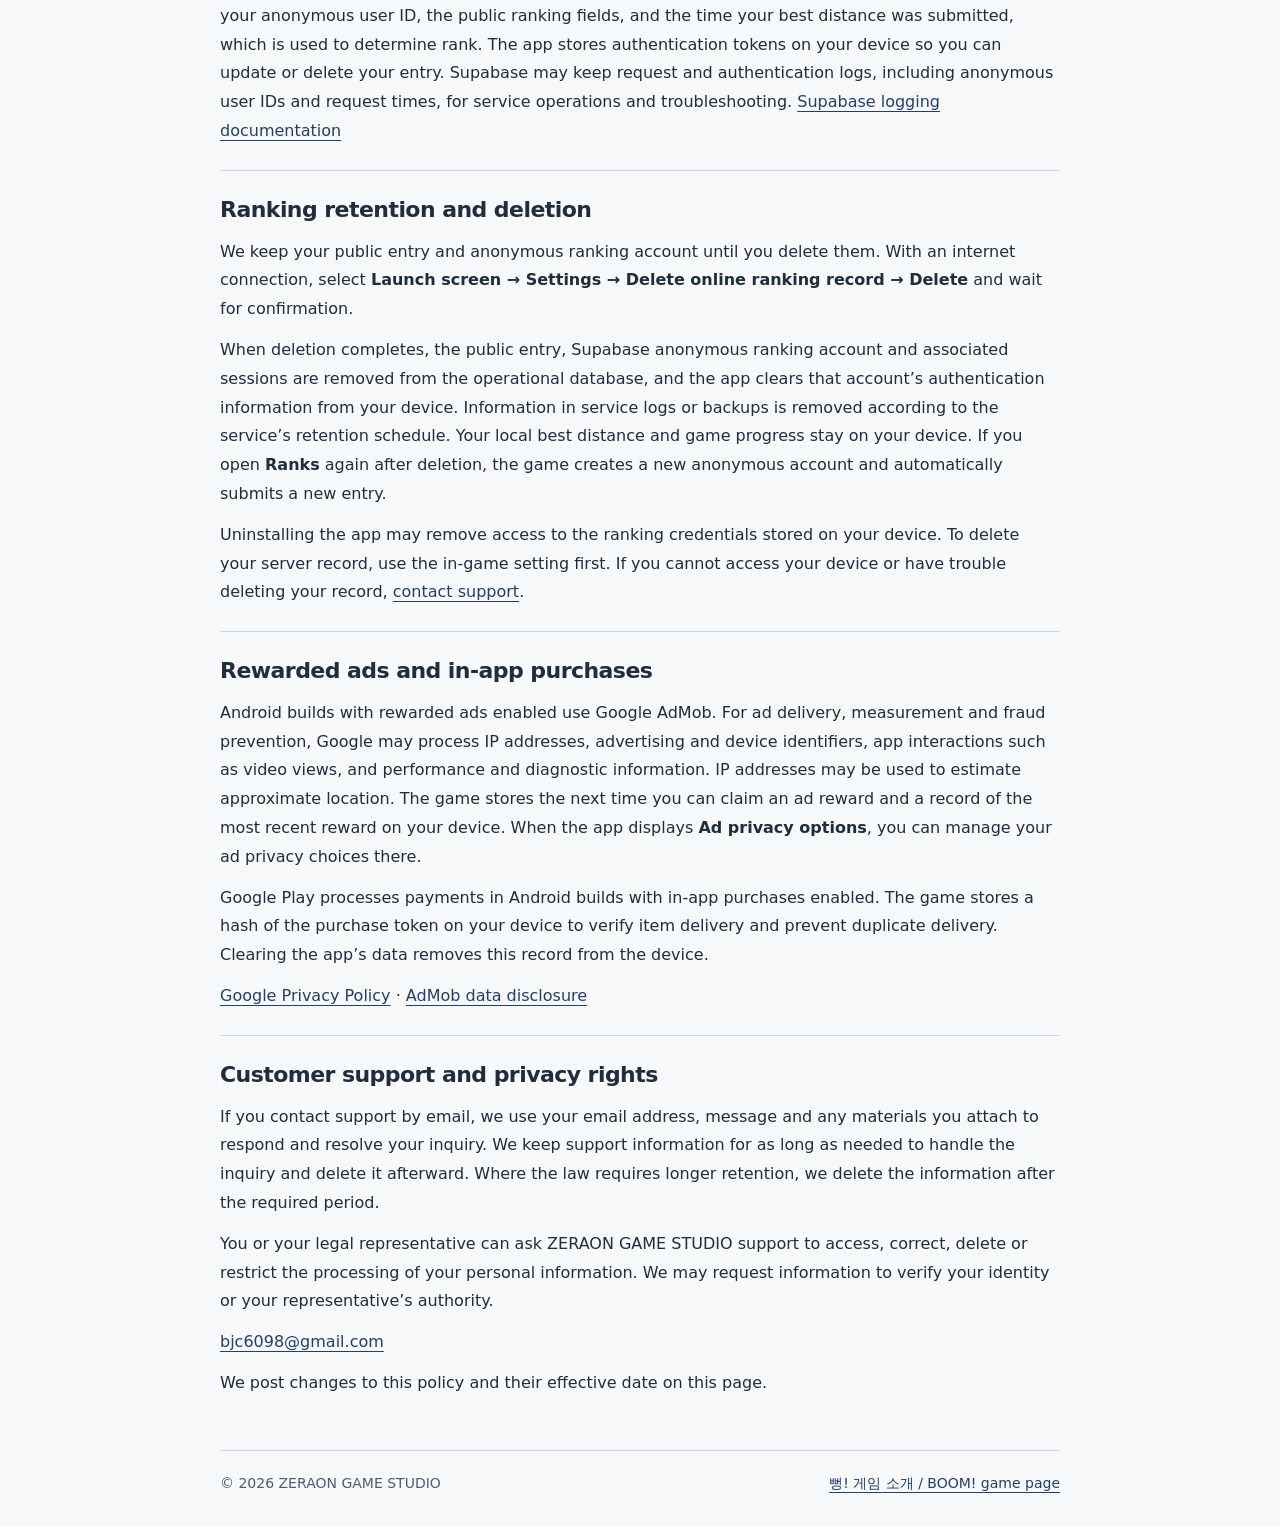
==== commit 3fe03adf: "Update BOOM policy for automatic ranking and paging" ====
--- a/boom-privacy.html
+++ b/boom-privacy.html
@@ -73,7 +73,7 @@
       <h1>뻥! 개인정보 처리방침 <span lang="en">BOOM! Privacy Policy</span></h1>
       <p class="updated">시행일 / Effective date <time datetime="2026-11-12">2026-11-12</time></p>
     </div>
-    <p class="notice">게임 진행과 최고 비거리는 기기에 저장됩니다. 온라인 랭킹이 연결된 버전에서 참여를 선택하면 닉네임, 최고 비거리, 대포 레벨, 국기가 랭킹에 공개됩니다. 등록한 기록과 익명 랭킹 계정은 게임의 설정 메뉴에서 삭제할 수 있습니다.</p>
+    <p class="notice">게임 진행과 최고 비거리는 기기에 저장됩니다. 온라인 랭킹이 연결된 버전에서 발사장의 랭킹을 열면 기록이 자동으로 등록되고 닉네임, 최고 비거리, 대포 레벨, 국기가 공개됩니다. 공개 기록과 익명 랭킹 계정은 게임 설정에서 삭제할 수 있습니다.</p>
     <nav class="toc" aria-label="개인정보 처리방침 목차">
       <a href="#local-data">기기 내 저장</a>
       <a href="#ranking">온라인 랭킹</a>
@@ -90,21 +90,21 @@
 
       <section id="ranking">
         <h2>온라인 랭킹과 공개 항목</h2>
-        <p>온라인 랭킹이 연결된 버전에서 참여는 선택 사항입니다. ‘랭킹에 등록’을 누르면 아래 항목을 순위 산정과 표시에 사용하며, 순위와 함께 랭킹을 조회하는 사람에게 공개합니다. 참여 중에는 갱신된 최고 비거리와 대포 레벨이 서버와 동기화됩니다.</p>
+        <p>온라인 랭킹이 연결된 버전에서 처음 <strong>랭킹</strong> 화면을 열면 익명 랭킹 계정이 생성되고 아래 항목이 자동으로 등록됩니다. 게임은 이 정보를 순위 산정과 표시에 사용하며, 랭킹을 조회하는 사람에게 순위와 함께 공개합니다. 이미 참여 중이라면 갱신된 최고 비거리와 대포 레벨이 서버에 자동으로 반영됩니다. 랭킹에 참여하지 않으려면 이 화면을 열지 않고 게임을 플레이할 수 있습니다.</p>
         <dl class="data-list">
-          <div><dt>닉네임</dt><dd>이용자가 랭킹에 표시할 이름을 입력합니다.</dd></div>
+          <div><dt>닉네임</dt><dd>앱에서 자동으로 만든 닉네임을 사용합니다. 랭킹 화면에서 바꿀 수 있습니다.</dd></div>
           <div><dt>최고 비거리</dt><dd>게임이 측정한 최고 비거리를 미터(m)로 표시합니다.</dd></div>
           <div><dt>대포 레벨</dt><dd>게임 진행에 따라 올라가는 대포 레벨을 표시합니다.</dd></div>
-          <div><dt>국적</dt><dd>랭킹에 표시할 국가 또는 지역을 국기로 보여줍니다.</dd></div>
+          <div><dt>국적</dt><dd>표시용 국가·지역 코드를 저장하고 해당 국기를 보여줍니다.</dd></div>
         </dl>
-        <p>첫 참여 시 기기의 운영체제에 설정된 국가·지역을 기본 국기로 표시합니다. 등록하기 전 국기를 선택할 수 있고, 기기의 지역을 확인할 수 없으면 직접 선택해야 합니다. 이후에는 <strong>온라인 랭킹</strong>에서 현재 국기를 눌러 새 국기를 고르고 <strong>프로필 저장</strong>을 누르세요. 선택한 국기와 닉네임이 랭킹에 반영됩니다.</p>
-        <p>온라인 랭킹의 인증과 데이터 저장은 Supabase Pte. Ltd.에 위탁합니다. Supabase 서버에는 인증용 익명 사용자 ID, 공개 랭킹 항목과 동률의 순서를 정하는 데 쓰이는 최고 비거리 등록 시각이 저장됩니다. 앱은 해당 계정의 랭킹을 갱신하고 삭제할 수 있도록 인증 토큰을 기기에 저장합니다. Supabase는 서비스 운영과 오류 대응을 위해 익명 사용자 ID, 요청 시각 등 접속·인증 로그를 기록할 수 있습니다. <a href="https://supabase.com/docs/guides/observability/logs">Supabase 로그 안내</a></p>
+        <p>처음에는 기기 운영체제의 국가·지역 설정을 기본 국기로 사용합니다. 기기의 국가·지역을 확인할 수 없으면 국기는 빈칸으로 표시됩니다. <strong>랭킹</strong> 화면에서 닉네임을 바꾸거나 다른 국기를 고르면 변경 사항이 자동으로 동기화됩니다.</p>
+        <p>온라인 랭킹의 인증과 데이터 저장은 Supabase Pte. Ltd.에 위탁합니다. Supabase 서버에는 인증용 익명 사용자 ID, 공개 랭킹 항목과 순위 산정에 쓰이는 최고 비거리 등록 시각이 저장됩니다. 앱은 해당 계정의 랭킹을 갱신하고 삭제할 수 있도록 인증 토큰을 기기에 저장합니다. Supabase는 서비스 운영과 오류 대응을 위해 익명 사용자 ID, 요청 시각 등 접속·인증 로그를 기록할 수 있습니다. <a href="https://supabase.com/docs/guides/observability/logs">Supabase 로그 안내</a></p>
       </section>
 
       <section id="ranking-deletion">
         <h2>랭킹 기록 보유 기간 및 삭제 방법</h2>
         <p>공개 랭킹 기록과 익명 랭킹 계정은 이용자가 삭제할 때까지 보유합니다. 인터넷에 연결한 뒤 게임에서 <strong>발사장 → 설정 → 온라인 랭킹 기록 삭제 → 삭제</strong>를 선택하고 삭제 완료 메시지를 확인하세요.</p>
-        <p>삭제가 완료되면 운영 데이터베이스에서 해당 이용자의 공개 랭킹 기록과 Supabase 익명 랭킹 계정 및 연결된 세션이 삭제되고, 앱에서 해당 계정의 인증 정보가 지워집니다. 서비스 운영 로그나 백업에 남은 정보는 서비스의 보관 주기에 따라 파기됩니다. 기기에 저장된 최고 비거리, 게임 진행과 국기 설정은 유지됩니다. 다시 참여하려면 ‘랭킹에 등록’을 선택해야 합니다.</p>
+        <p>삭제가 완료되면 운영 데이터베이스에서 해당 이용자의 공개 랭킹 기록과 Supabase 익명 랭킹 계정 및 연결된 세션이 삭제되고, 앱에서 해당 계정의 인증 정보가 지워집니다. 서비스 운영 로그나 백업에 남은 정보는 서비스의 보관 주기에 따라 파기됩니다. 기기에 저장된 최고 비거리와 게임 진행은 유지됩니다. 삭제 후 <strong>랭킹</strong> 화면을 다시 열면 새 익명 계정이 만들어지고 기록이 자동으로 등록됩니다.</p>
         <p>앱을 지우면 기기에 저장된 랭킹 인증 정보에 접근할 수 없게 될 수 있으므로, 서버 기록 삭제를 원하면 먼저 게임 설정에서 삭제해 주세요. 기기를 이용할 수 없거나 삭제에 문제가 있으면 <a href="#contact">고객지원</a>으로 문의해 주세요.</p>
       </section>
 
@@ -132,21 +132,21 @@
 
       <section>
         <h2>Online rankings and public information</h2>
-        <p>Participation is optional in versions connected to online rankings. When you select <strong>Join ranking</strong>, we use the information below to calculate and display the rankings. Anyone viewing the leaderboard can see these fields and your rank. Your best distance and cannon level sync to the server as they improve while you participate.</p>
+        <p>In versions connected to online rankings, opening <strong>Ranks</strong> for the first time creates an anonymous ranking account and automatically submits the information below. We use it to calculate and display rankings. Anyone viewing the leaderboard can see these fields and your rank. Once you participate, changes to your best distance and cannon level automatically sync to the server. To play without joining the rankings, leave the Ranks screen unopened.</p>
         <dl class="data-list">
-          <div><dt>Nickname</dt><dd>The name you enter for the leaderboard.</dd></div>
+          <div><dt>Nickname</dt><dd>A name generated by the app. You can change it on the Ranks screen.</dd></div>
           <div><dt>Best distance</dt><dd>The best distance measured by the game, displayed in meters (m).</dd></div>
           <div><dt>Cannon level</dt><dd>Your cannon level, which increases as you progress.</dd></div>
-          <div><dt>Nationality</dt><dd>The flag of the country or region displayed on the leaderboard.</dd></div>
+          <div><dt>Nationality</dt><dd>The country or region code used to display your flag on the leaderboard.</dd></div>
         </dl>
-        <p>When you first join, the game uses your operating system’s country or region setting as the default flag. You can choose a different flag before joining. If your device region is unavailable, choose a flag to join. To change it later, open <strong>Online ranking</strong>, select your current flag, choose a new one, then select <strong>Save profile</strong>. Saving your profile updates the flag and nickname shown on the leaderboard.</p>
-        <p>Supabase Pte. Ltd. provides authentication and data storage for the online rankings. Its server stores your anonymous user ID, the public ranking fields, and the time your best distance was submitted to order tied scores. The app stores authentication tokens on your device so you can update or delete your entry. Supabase may keep request and authentication logs, including anonymous user IDs and request times, for service operations and troubleshooting. <a href="https://supabase.com/docs/guides/observability/logs">Supabase logging documentation</a></p>
+        <p>The game uses the country or region set in your device’s operating system as your default flag. If that setting is unavailable, the flag stays blank. Changes you make to your nickname or flag on the <strong>Ranks</strong> screen sync automatically.</p>
+        <p>Supabase Pte. Ltd. provides authentication and data storage for the online rankings. Its server stores your anonymous user ID, the public ranking fields, and the time your best distance was submitted, which is used to determine rank. The app stores authentication tokens on your device so you can update or delete your entry. Supabase may keep request and authentication logs, including anonymous user IDs and request times, for service operations and troubleshooting. <a href="https://supabase.com/docs/guides/observability/logs">Supabase logging documentation</a></p>
       </section>
 
       <section id="ranking-deletion-en">
         <h2>Ranking retention and deletion</h2>
         <p>We keep your public entry and anonymous ranking account until you delete them. With an internet connection, select <strong>Launch screen → Settings → Delete online ranking record → Delete</strong> and wait for confirmation.</p>
-        <p>When deletion completes, the public entry, Supabase anonymous ranking account and associated sessions are removed from the operational database, and the app clears that account’s authentication information from your device. Information in service logs or backups is removed according to the service’s retention schedule. Your local best distance, game progress and flag setting stay on your device. To participate again, select <strong>Join ranking</strong>.</p>
+        <p>When deletion completes, the public entry, Supabase anonymous ranking account and associated sessions are removed from the operational database, and the app clears that account’s authentication information from your device. Information in service logs or backups is removed according to the service’s retention schedule. Your local best distance and game progress stay on your device. If you open <strong>Ranks</strong> again after deletion, the game creates a new anonymous account and automatically submits a new entry.</p>
         <p>Uninstalling the app may remove access to the ranking credentials stored on your device. To delete your server record, use the in-game setting first. If you cannot access your device or have trouble deleting your record, <a href="#contact-en">contact support</a>.</p>
       </section>
 
